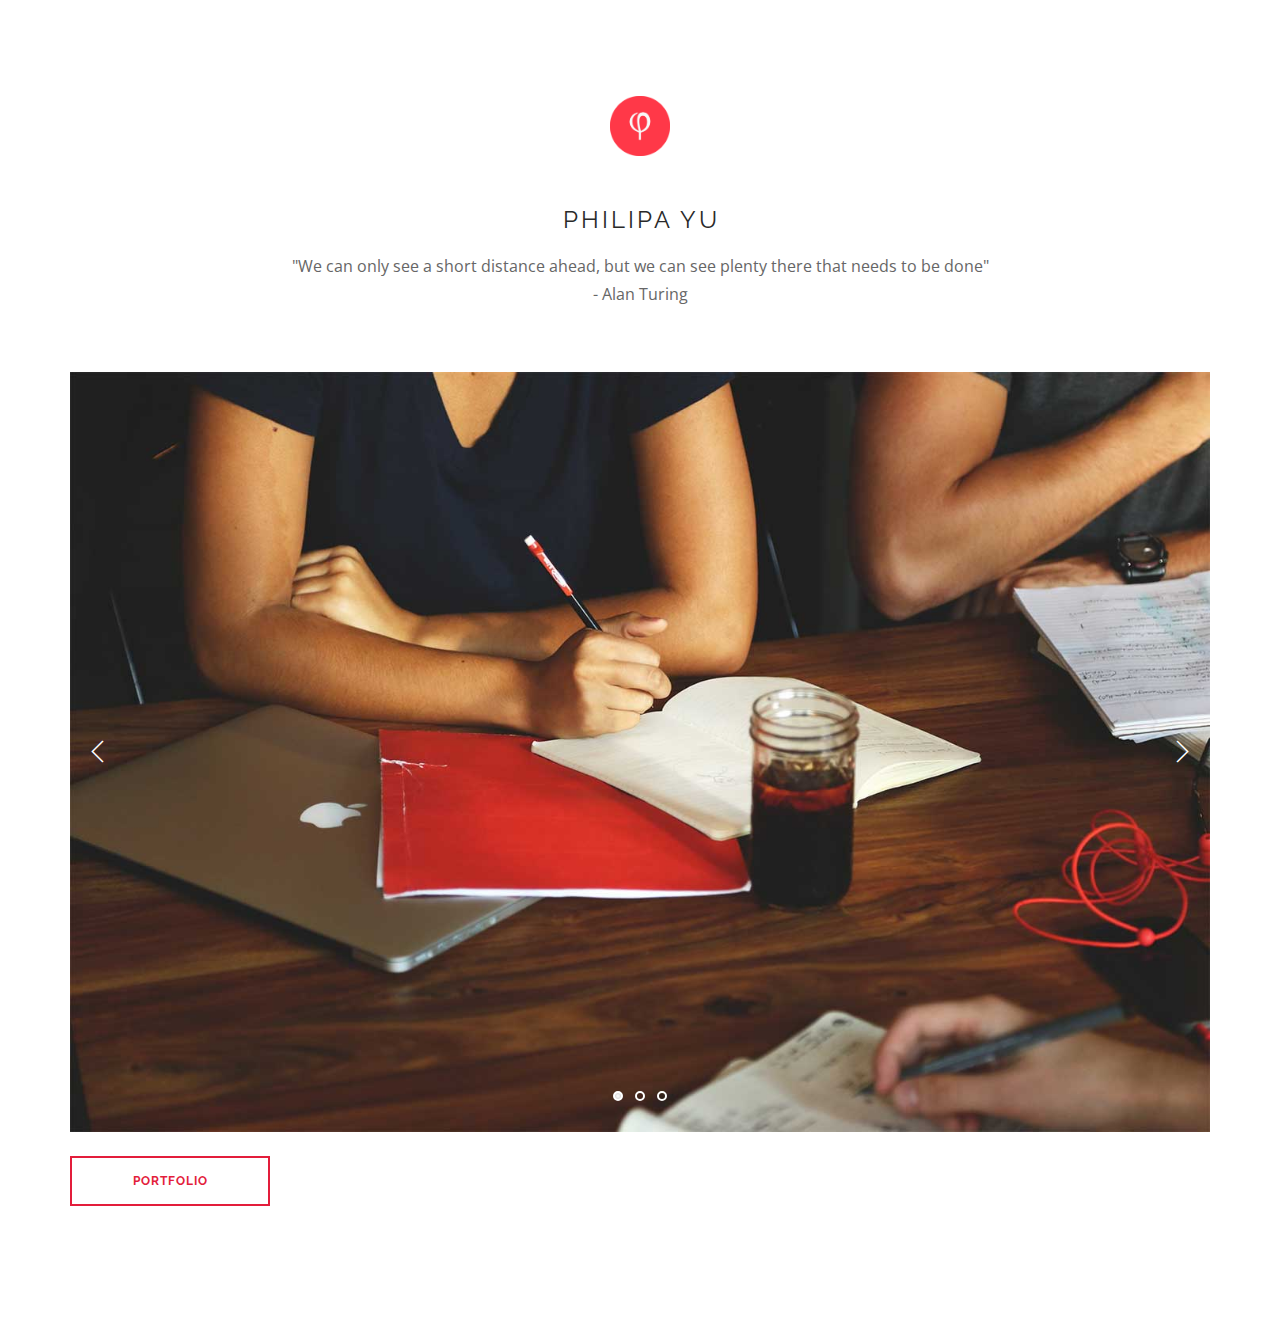
==== index.html @ 1250e20b "link to portfolio" ====
<!doctype html>
<html lang="en">
    <head>
        <meta charset="utf-8">
        <title></title>
        <meta name="viewport" content="width=device-width, initial-scale=1.0">
        <link href="css/themify-icons.css" rel="stylesheet" type="text/css" media="all" />
        <link href="css/bootstrap.css" rel="stylesheet" type="text/css" media="all" />
        <link href="css/flexslider.css" rel="stylesheet" type="text/css" media="all" />
        <link href="css/theme-red.css" rel="stylesheet" type="text/css" media="all" />
        <link href="css/custom.css" rel="stylesheet" type="text/css" media="all" />
        <link href='http://fonts.googleapis.com/css?family=Lato:300,400%7CRaleway:100,400,300,500,600,700%7COpen+Sans:400,500,600' rel='stylesheet' type='text/css'>
    </head>
    <body>
				
		<div class="nav-container">
		</div>
		
		<div class="main-container">
		<section class="gallery-1-1487619863268">
		        <div class="container">
		            <div class="row">
		                <div class="col-sm-12 text-center">
                            <img src="img/logo.png" style="width:60px;">
                            <br><br><br>
		                    <h4 class="uppercase mb16">PHILIPA YU</h4>
                            <p class="lead mb64">
		                        "We can only see a short distance ahead, but we can see plenty there that needs to be done" <br />
                                - Alan Turing
		                    </p>
		                </div>
		            </div>
		            
		            <div class="row">
		                <div class="col-sm-12">
		                    <div class="image-slider slider-all-controls controls-inside">
		                        <ul class="slides">
		                            <li>
		                                <img alt="Image" src="img/cover14.jpg">
		                            </li>
		                            <li>
		                                <img alt="Image" src="img/cover15.jpg">
		                            </li>
		                            <li>
		                                <img alt="Image" src="img/cover16.jpg">
		                            </li>
		                        </ul>
		                    </div>
		                    
		                </div>
		            </div>
		             <a class="btn btn-lg" style="margin-left:auto; margin-right:auto;" href="Portfolio.html">Portfolio</a>
		        </div>
		        
		    </section></div>
		
				
	<script src="js/jquery.min.js"></script>
        <script src="js/bootstrap.min.js"></script>
        <script src="js/flexslider.min.js"></script>
        <script src="js/parallax.js"></script>
        <script src="js/scripts.js"></script>
    </body>
</html>
---- css/themify-icons.css ----
@font-face {
	font-family: 'themify';
	src:url('../fonts/themify.eot?');
	src:url('../fonts/themify.eot?#iefix-fvbane') format('embedded-opentype'),
		url('../fonts/themify.woff') format('woff'),
		url('../fonts/themify.ttf') format('truetype'),
		url('../fonts/themify.svg') format('svg');
	font-weight: normal;
	font-style: normal;
}

[class^="ti-"], [class*=" ti-"] {
	font-family: 'themify';
	speak: none;
	font-style: normal;
	font-weight: normal;
	font-variant: normal;
	text-transform: none;
	line-height: 1;

	/* Better Font Rendering =========== */
	-webkit-font-smoothing: antialiased;
	-moz-osx-font-smoothing: grayscale;
}

.ti-wand:before {
	content: "\e600";
}
.ti-volume:before {
	content: "\e601";
}
.ti-user:before {
	content: "\e602";
}
.ti-unlock:before {
	content: "\e603";
}
.ti-unlink:before {
	content: "\e604";
}
.ti-trash:before {
	content: "\e605";
}
.ti-thought:before {
	content: "\e606";
}
.ti-target:before {
	content: "\e607";
}
.ti-tag:before {
	content: "\e608";
}
.ti-tablet:before {
	content: "\e609";
}
.ti-star:before {
	content: "\e60a";
}
.ti-spray:before {
	content: "\e60b";
}
.ti-signal:before {
	content: "\e60c";
}
.ti-shopping-cart:before {
	content: "\e60d";
}
.ti-shopping-cart-full:before {
	content: "\e60e";
}
.ti-settings:before {
	content: "\e60f";
}
.ti-search:before {
	content: "\e610";
}
.ti-zoom-in:before {
	content: "\e611";
}
.ti-zoom-out:before {
	content: "\e612";
}
.ti-cut:before {
	content: "\e613";
}
.ti-ruler:before {
	content: "\e614";
}
.ti-ruler-pencil:before {
	content: "\e615";
}
.ti-ruler-alt:before {
	content: "\e616";
}
.ti-bookmark:before {
	content: "\e617";
}
.ti-bookmark-alt:before {
	content: "\e618";
}
.ti-reload:before {
	content: "\e619";
}
.ti-plus:before {
	content: "\e61a";
}
.ti-pin:before {
	content: "\e61b";
}
.ti-pencil:before {
	content: "\e61c";
}
.ti-pencil-alt:before {
	content: "\e61d";
}
.ti-paint-roller:before {
	content: "\e61e";
}
.ti-paint-bucket:before {
	content: "\e61f";
}
.ti-na:before {
	content: "\e620";
}
.ti-mobile:before {
	content: "\e621";
}
.ti-minus:before {
	content: "\e622";
}
.ti-medall:before {
	content: "\e623";
}
.ti-medall-alt:before {
	content: "\e624";
}
.ti-marker:before {
	content: "\e625";
}
.ti-marker-alt:before {
	content: "\e626";
}
.ti-arrow-up:before {
	content: "\e627";
}
.ti-arrow-right:before {
	content: "\e628";
}
.ti-arrow-left:before {
	content: "\e629";
}
.ti-arrow-down:before {
	content: "\e62a";
}
.ti-lock:before {
	content: "\e62b";
}
.ti-location-arrow:before {
	content: "\e62c";
}
.ti-link:before {
	content: "\e62d";
}
.ti-layout:before {
	content: "\e62e";
}
.ti-layers:before {
	content: "\e62f";
}
.ti-layers-alt:before {
	content: "\e630";
}
.ti-key:before {
	content: "\e631";
}
.ti-import:before {
	content: "\e632";
}
.ti-image:before {
	content: "\e633";
}
.ti-heart:before {
	content: "\e634";
}
.ti-heart-broken:before {
	content: "\e635";
}
.ti-hand-stop:before {
	content: "\e636";
}
.ti-hand-open:before {
	content: "\e637";
}
.ti-hand-drag:before {
	content: "\e638";
}
.ti-folder:before {
	content: "\e639";
}
.ti-flag:before {
	content: "\e63a";
}
.ti-flag-alt:before {
	content: "\e63b";
}
.ti-flag-alt-2:before {
	content: "\e63c";
}
.ti-eye:before {
	content: "\e63d";
}
.ti-export:before {
	content: "\e63e";
}
.ti-exchange-vertical:before {
	content: "\e63f";
}
.ti-desktop:before {
	content: "\e640";
}
.ti-cup:before {
	content: "\e641";
}
.ti-crown:before {
	content: "\e642";
}
.ti-comments:before {
	content: "\e643";
}
.ti-comment:before {
	content: "\e644";
}
.ti-comment-alt:before {
	content: "\e645";
}
.ti-close:before {
	content: "\e646";
}
.ti-clip:before {
	content: "\e647";
}
.ti-angle-up:before {
	content: "\e648";
}
.ti-angle-right:before {
	content: "\e649";
}
.ti-angle-left:before {
	content: "\e64a";
}
.ti-angle-down:before {
	content: "\e64b";
}
.ti-check:before {
	content: "\e64c";
}
.ti-check-box:before {
	content: "\e64d";
}
.ti-camera:before {
	content: "\e64e";
}
.ti-announcement:before {
	content: "\e64f";
}
.ti-brush:before {
	content: "\e650";
}
.ti-briefcase:before {
	content: "\e651";
}
.ti-bolt:before {
	content: "\e652";
}
.ti-bolt-alt:before {
	content: "\e653";
}
.ti-blackboard:before {
	content: "\e654";
}
.ti-bag:before {
	content: "\e655";
}
.ti-move:before {
	content: "\e656";
}
.ti-arrows-vertical:before {
	content: "\e657";
}
.ti-arrows-horizontal:before {
	content: "\e658";
}
.ti-fullscreen:before {
	content: "\e659";
}
.ti-arrow-top-right:before {
	content: "\e65a";
}
.ti-arrow-top-left:before {
	content: "\e65b";
}
.ti-arrow-circle-up:before {
	content: "\e65c";
}
.ti-arrow-circle-right:before {
	content: "\e65d";
}
.ti-arrow-circle-left:before {
	content: "\e65e";
}
.ti-arrow-circle-down:before {
	content: "\e65f";
}
.ti-angle-double-up:before {
	content: "\e660";
}
.ti-angle-double-right:before {
	content: "\e661";
}
.ti-angle-double-left:before {
	content: "\e662";
}
.ti-angle-double-down:before {
	content: "\e663";
}
.ti-zip:before {
	content: "\e664";
}
.ti-world:before {
	content: "\e665";
}
.ti-wheelchair:before {
	content: "\e666";
}
.ti-view-list:before {
	content: "\e667";
}
.ti-view-list-alt:before {
	content: "\e668";
}
.ti-view-grid:before {
	content: "\e669";
}
.ti-uppercase:before {
	content: "\e66a";
}
.ti-upload:before {
	content: "\e66b";
}
.ti-underline:before {
	content: "\e66c";
}
.ti-truck:before {
	content: "\e66d";
}
.ti-timer:before {
	content: "\e66e";
}
.ti-ticket:before {
	content: "\e66f";
}
.ti-thumb-up:before {
	content: "\e670";
}
.ti-thumb-down:before {
	content: "\e671";
}
.ti-text:before {
	content: "\e672";
}
.ti-stats-up:before {
	content: "\e673";
}
.ti-stats-down:before {
	content: "\e674";
}
.ti-split-v:before {
	content: "\e675";
}
.ti-split-h:before {
	content: "\e676";
}
.ti-smallcap:before {
	content: "\e677";
}
.ti-shine:before {
	content: "\e678";
}
.ti-shift-right:before {
	content: "\e679";
}
.ti-shift-left:before {
	content: "\e67a";
}
.ti-shield:before {
	content: "\e67b";
}
.ti-notepad:before {
	content: "\e67c";
}
.ti-server:before {
	content: "\e67d";
}
.ti-quote-right:before {
	content: "\e67e";
}
.ti-quote-left:before {
	content: "\e67f";
}
.ti-pulse:before {
	content: "\e680";
}
.ti-printer:before {
	content: "\e681";
}
.ti-power-off:before {
	content: "\e682";
}
.ti-plug:before {
	content: "\e683";
}
.ti-pie-chart:before {
	content: "\e684";
}
.ti-paragraph:before {
	content: "\e685";
}
.ti-panel:before {
	content: "\e686";
}
.ti-package:before {
	content: "\e687";
}
.ti-music:before {
	content: "\e688";
}
.ti-music-alt:before {
	content: "\e689";
}
.ti-mouse:before {
	content: "\e68a";
}
.ti-mouse-alt:before {
	content: "\e68b";
}
.ti-money:before {
	content: "\e68c";
}
.ti-microphone:before {
	content: "\e68d";
}
.ti-menu:before {
	content: "\e68e";
}
.ti-menu-alt:before {
	content: "\e68f";
}
.ti-map:before {
	content: "\e690";
}
.ti-map-alt:before {
	content: "\e691";
}
.ti-loop:before {
	content: "\e692";
}
.ti-location-pin:before {
	content: "\e693";
}
.ti-list:before {
	content: "\e694";
}
.ti-light-bulb:before {
	content: "\e695";
}
.ti-Italic:before {
	content: "\e696";
}
.ti-info:before {
	content: "\e697";
}
.ti-infinite:before {
	content: "\e698";
}
.ti-id-badge:before {
	content: "\e699";
}
.ti-hummer:before {
	content: "\e69a";
}
.ti-home:before {
	content: "\e69b";
}
.ti-help:before {
	content: "\e69c";
}
.ti-headphone:before {
	content: "\e69d";
}
.ti-harddrives:before {
	content: "\e69e";
}
.ti-harddrive:before {
	content: "\e69f";
}
.ti-gift:before {
	content: "\e6a0";
}
.ti-game:before {
	content: "\e6a1";
}
.ti-filter:before {
	content: "\e6a2";
}
.ti-files:before {
	content: "\e6a3";
}
.ti-file:before {
	content: "\e6a4";
}
.ti-eraser:before {
	content: "\e6a5";
}
.ti-envelope:before {
	content: "\e6a6";
}
.ti-download:before {
	content: "\e6a7";
}
.ti-direction:before {
	content: "\e6a8";
}
.ti-direction-alt:before {
	content: "\e6a9";
}
.ti-dashboard:before {
	content: "\e6aa";
}
.ti-control-stop:before {
	content: "\e6ab";
}
.ti-control-shuffle:before {
	content: "\e6ac";
}
.ti-control-play:before {
	content: "\e6ad";
}
.ti-control-pause:before {
	content: "\e6ae";
}
.ti-control-forward:before {
	content: "\e6af";
}
.ti-control-backward:before {
	content: "\e6b0";
}
.ti-cloud:before {
	content: "\e6b1";
}
.ti-cloud-up:before {
	content: "\e6b2";
}
.ti-cloud-down:before {
	content: "\e6b3";
}
.ti-clipboard:before {
	content: "\e6b4";
}
.ti-car:before {
	content: "\e6b5";
}
.ti-calendar:before {
	content: "\e6b6";
}
.ti-book:before {
	content: "\e6b7";
}
.ti-bell:before {
	content: "\e6b8";
}
.ti-basketball:before {
	content: "\e6b9";
}
.ti-bar-chart:before {
	content: "\e6ba";
}
.ti-bar-chart-alt:before {
	content: "\e6bb";
}
.ti-back-right:before {
	content: "\e6bc";
}
.ti-back-left:before {
	content: "\e6bd";
}
.ti-arrows-corner:before {
	content: "\e6be";
}
.ti-archive:before {
	content: "\e6bf";
}
.ti-anchor:before {
	content: "\e6c0";
}
.ti-align-right:before {
	content: "\e6c1";
}
.ti-align-left:before {
	content: "\e6c2";
}
.ti-align-justify:before {
	content: "\e6c3";
}
.ti-align-center:before {
	content: "\e6c4";
}
.ti-alert:before {
	content: "\e6c5";
}
.ti-alarm-clock:before {
	content: "\e6c6";
}
.ti-agenda:before {
	content: "\e6c7";
}
.ti-write:before {
	content: "\e6c8";
}
.ti-window:before {
	content: "\e6c9";
}
.ti-widgetized:before {
	content: "\e6ca";
}
.ti-widget:before {
	content: "\e6cb";
}
.ti-widget-alt:before {
	content: "\e6cc";
}
.ti-wallet:before {
	content: "\e6cd";
}
.ti-video-clapper:before {
	content: "\e6ce";
}
.ti-video-camera:before {
	content: "\e6cf";
}
.ti-vector:before {
	content: "\e6d0";
}
.ti-themify-logo:before {
	content: "\e6d1";
}
.ti-themify-favicon:before {
	content: "\e6d2";
}
.ti-themify-favicon-alt:before {
	content: "\e6d3";
}
.ti-support:before {
	content: "\e6d4";
}
.ti-stamp:before {
	content: "\e6d5";
}
.ti-split-v-alt:before {
	content: "\e6d6";
}
.ti-slice:before {
	content: "\e6d7";
}
.ti-shortcode:before {
	content: "\e6d8";
}
.ti-shift-right-alt:before {
	content: "\e6d9";
}
.ti-shift-left-alt:before {
	content: "\e6da";
}
.ti-ruler-alt-2:before {
	content: "\e6db";
}
.ti-receipt:before {
	content: "\e6dc";
}
.ti-pin2:before {
	content: "\e6dd";
}
.ti-pin-alt:before {
	content: "\e6de";
}
.ti-pencil-alt2:before {
	content: "\e6df";
}
.ti-palette:before {
	content: "\e6e0";
}
.ti-more:before {
	content: "\e6e1";
}
.ti-more-alt:before {
	content: "\e6e2";
}
.ti-microphone-alt:before {
	content: "\e6e3";
}
.ti-magnet:before {
	content: "\e6e4";
}
.ti-line-double:before {
	content: "\e6e5";
}
.ti-line-dotted:before {
	content: "\e6e6";
}
.ti-line-dashed:before {
	content: "\e6e7";
}
.ti-layout-width-full:before {
	content: "\e6e8";
}
.ti-layout-width-default:before {
	content: "\e6e9";
}
.ti-layout-width-default-alt:before {
	content: "\e6ea";
}
.ti-layout-tab:before {
	content: "\e6eb";
}
.ti-layout-tab-window:before {
	content: "\e6ec";
}
.ti-layout-tab-v:before {
	content: "\e6ed";
}
.ti-layout-tab-min:before {
	content: "\e6ee";
}
.ti-layout-slider:before {
	content: "\e6ef";
}
.ti-layout-slider-alt:before {
	content: "\e6f0";
}
.ti-layout-sidebar-right:before {
	content: "\e6f1";
}
.ti-layout-sidebar-none:before {
	content: "\e6f2";
}
.ti-layout-sidebar-left:before {
	content: "\e6f3";
}
.ti-layout-placeholder:before {
	content: "\e6f4";
}
.ti-layout-menu:before {
	content: "\e6f5";
}
.ti-layout-menu-v:before {
	content: "\e6f6";
}
.ti-layout-menu-separated:before {
	content: "\e6f7";
}
.ti-layout-menu-full:before {
	content: "\e6f8";
}
.ti-layout-media-right-alt:before {
	content: "\e6f9";
}
.ti-layout-media-right:before {
	content: "\e6fa";
}
.ti-layout-media-overlay:before {
	content: "\e6fb";
}
.ti-layout-media-overlay-alt:before {
	content: "\e6fc";
}
.ti-layout-media-overlay-alt-2:before {
	content: "\e6fd";
}
.ti-layout-media-left-alt:before {
	content: "\e6fe";
}
.ti-layout-media-left:before {
	content: "\e6ff";
}
.ti-layout-media-center-alt:before {
	content: "\e700";
}
.ti-layout-media-center:before {
	content: "\e701";
}
.ti-layout-list-thumb:before {
	content: "\e702";
}
.ti-layout-list-thumb-alt:before {
	content: "\e703";
}
.ti-layout-list-post:before {
	content: "\e704";
}
.ti-layout-list-large-image:before {
	content: "\e705";
}
.ti-layout-line-solid:before {
	content: "\e706";
}
.ti-layout-grid4:before {
	content: "\e707";
}
.ti-layout-grid3:before {
	content: "\e708";
}
.ti-layout-grid2:before {
	content: "\e709";
}
.ti-layout-grid2-thumb:before {
	content: "\e70a";
}
.ti-layout-cta-right:before {
	content: "\e70b";
}
.ti-layout-cta-left:before {
	content: "\e70c";
}
.ti-layout-cta-center:before {
	content: "\e70d";
}
.ti-layout-cta-btn-right:before {
	content: "\e70e";
}
.ti-layout-cta-btn-left:before {
	content: "\e70f";
}
.ti-layout-column4:before {
	content: "\e710";
}
.ti-layout-column3:before {
	content: "\e711";
}
.ti-layout-column2:before {
	content: "\e712";
}
.ti-layout-accordion-separated:before {
	content: "\e713";
}
.ti-layout-accordion-merged:before {
	content: "\e714";
}
.ti-layout-accordion-list:before {
	content: "\e715";
}
.ti-ink-pen:before {
	content: "\e716";
}
.ti-info-alt:before {
	content: "\e717";
}
.ti-help-alt:before {
	content: "\e718";
}
.ti-headphone-alt:before {
	content: "\e719";
}
.ti-hand-point-up:before {
	content: "\e71a";
}
.ti-hand-point-right:before {
	content: "\e71b";
}
.ti-hand-point-left:before {
	content: "\e71c";
}
.ti-hand-point-down:before {
	content: "\e71d";
}
.ti-gallery:before {
	content: "\e71e";
}
.ti-face-smile:before {
	content: "\e71f";
}
.ti-face-sad:before {
	content: "\e720";
}
.ti-credit-card:before {
	content: "\e721";
}
.ti-control-skip-forward:before {
	content: "\e722";
}
.ti-control-skip-backward:before {
	content: "\e723";
}
.ti-control-record:before {
	content: "\e724";
}
.ti-control-eject:before {
	content: "\e725";
}
.ti-comments-smiley:before {
	content: "\e726";
}
.ti-brush-alt:before {
	content: "\e727";
}
.ti-youtube:before {
	content: "\e728";
}
.ti-vimeo:before {
	content: "\e729";
}
.ti-twitter:before {
	content: "\e72a";
}
.ti-time:before {
	content: "\e72b";
}
.ti-tumblr:before {
	content: "\e72c";
}
.ti-skype:before {
	content: "\e72d";
}
.ti-share:before {
	content: "\e72e";
}
.ti-share-alt:before {
	content: "\e72f";
}
.ti-rocket:before {
	content: "\e730";
}
.ti-pinterest:before {
	content: "\e731";
}
.ti-new-window:before {
	content: "\e732";
}
.ti-microsoft:before {
	content: "\e733";
}
.ti-list-ol:before {
	content: "\e734";
}
.ti-linkedin:before {
	content: "\e735";
}
.ti-layout-sidebar-2:before {
	content: "\e736";
}
.ti-layout-grid4-alt:before {
	content: "\e737";
}
.ti-layout-grid3-alt:before {
	content: "\e738";
}
.ti-layout-grid2-alt:before {
	content: "\e739";
}
.ti-layout-column4-alt:before {
	content: "\e73a";
}
.ti-layout-column3-alt:before {
	content: "\e73b";
}
.ti-layout-column2-alt:before {
	content: "\e73c";
}
.ti-instagram:before {
	content: "\e73d";
}
.ti-google:before {
	content: "\e73e";
}
.ti-github:before {
	content: "\e73f";
}
.ti-flickr:before {
	content: "\e740";
}
.ti-facebook:before {
	content: "\e741";
}
.ti-dropbox:before {
	content: "\e742";
}
.ti-dribbble:before {
	content: "\e743";
}
.ti-apple:before {
	content: "\e744";
}
.ti-android:before {
	content: "\e745";
}
.ti-save:before {
	content: "\e746";
}
.ti-save-alt:before {
	content: "\e747";
}
.ti-yahoo:before {
	content: "\e748";
}
.ti-wordpress:before {
	content: "\e749";
}
.ti-vimeo-alt:before {
	content: "\e74a";
}
.ti-twitter-alt:before {
	content: "\e74b";
}
.ti-tumblr-alt:before {
	content: "\e74c";
}
.ti-trello:before {
	content: "\e74d";
}
.ti-stack-overflow:before {
	content: "\e74e";
}
.ti-soundcloud:before {
	content: "\e74f";
}
.ti-sharethis:before {
	content: "\e750";
}
.ti-sharethis-alt:before {
	content: "\e751";
}
.ti-reddit:before {
	content: "\e752";
}
.ti-pinterest-alt:before {
	content: "\e753";
}
.ti-microsoft-alt:before {
	content: "\e754";
}
.ti-linux:before {
	content: "\e755";
}
.ti-jsfiddle:before {
	content: "\e756";
}
.ti-joomla:before {
	content: "\e757";
}
.ti-html5:before {
	content: "\e758";
}
.ti-flickr-alt:before {
	content: "\e759";
}
.ti-email:before {
	content: "\e75a";
}
.ti-drupal:before {
	content: "\e75b";
}
.ti-dropbox-alt:before {
	content: "\e75c";
}
.ti-css3:before {
	content: "\e75d";
}
.ti-rss:before {
	content: "\e75e";
}
.ti-rss-alt:before {
	content: "\e75f";
}
---- css/custom.css ----
/****** CUSTOM STYLES  ******/
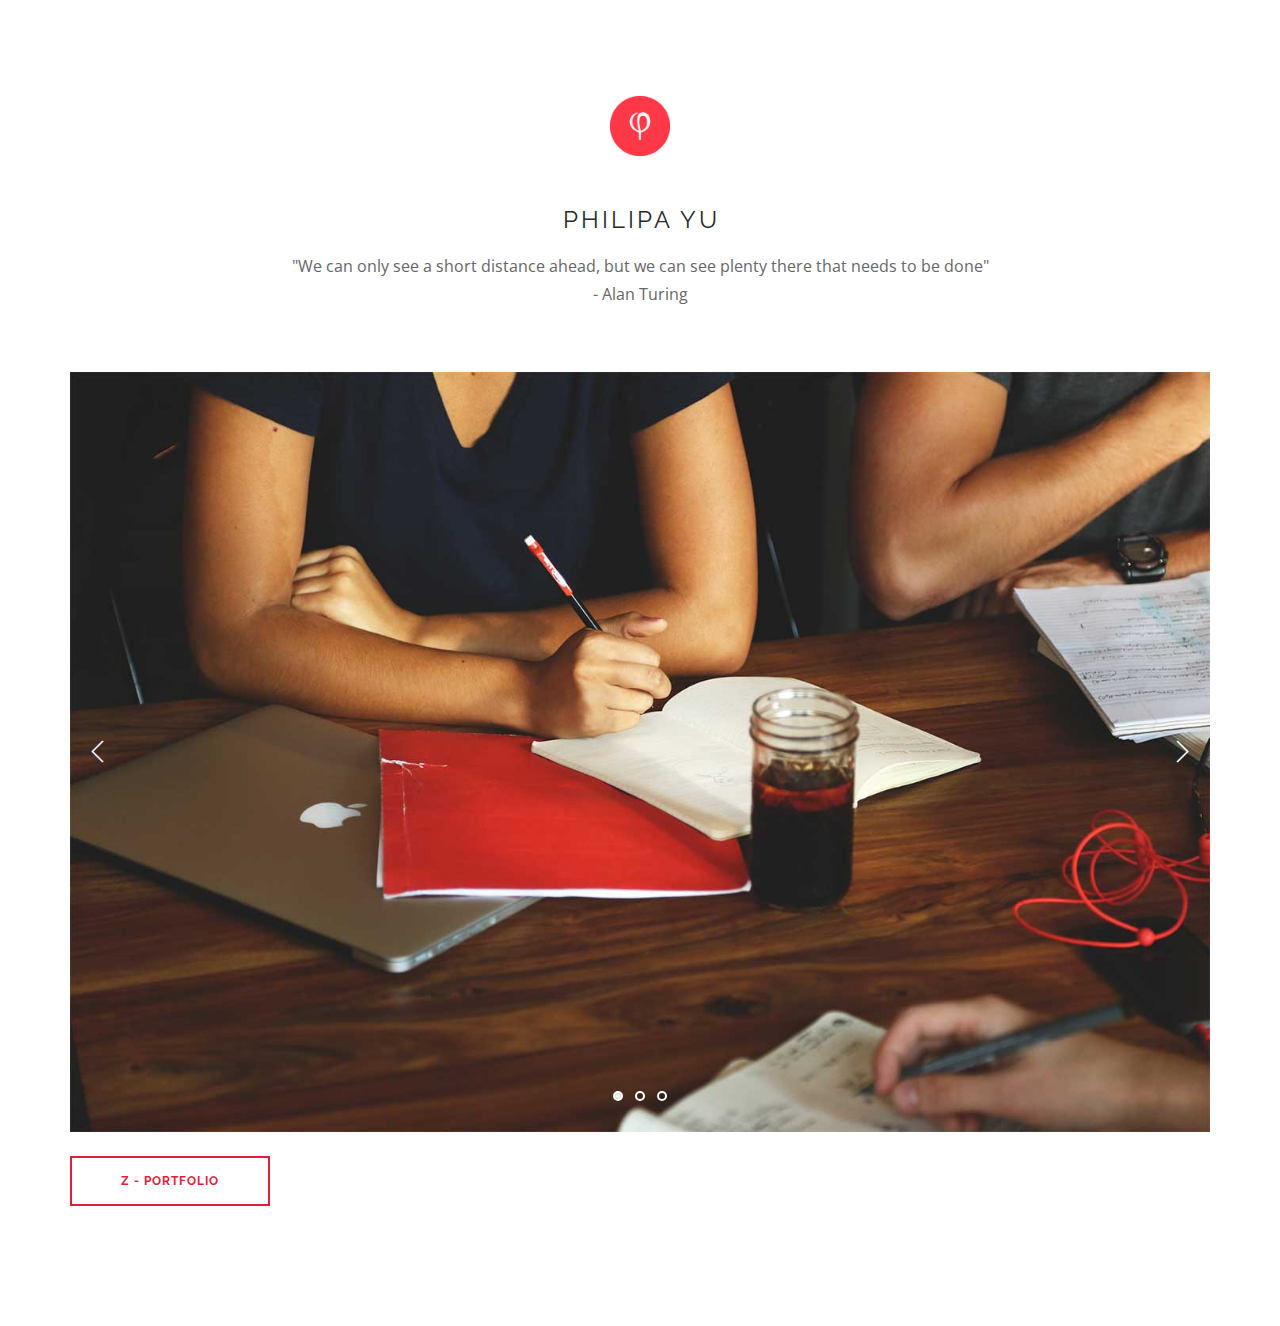
==== commit 2a76a0e0: "Zach was here" ====
--- a/index.html
+++ b/index.html
@@ -49,7 +49,7 @@
 		                    
 		                </div>
 		            </div>
-		             <a class="btn btn-lg" style="margin-left:auto; margin-right:auto;" href="Portfolio.html">Portfolio</a>
+		             <a class="btn btn-lg" href="Portfolio.html"> Z - Portfolio</a>
 		        </div>
 		        
 		    </section></div>
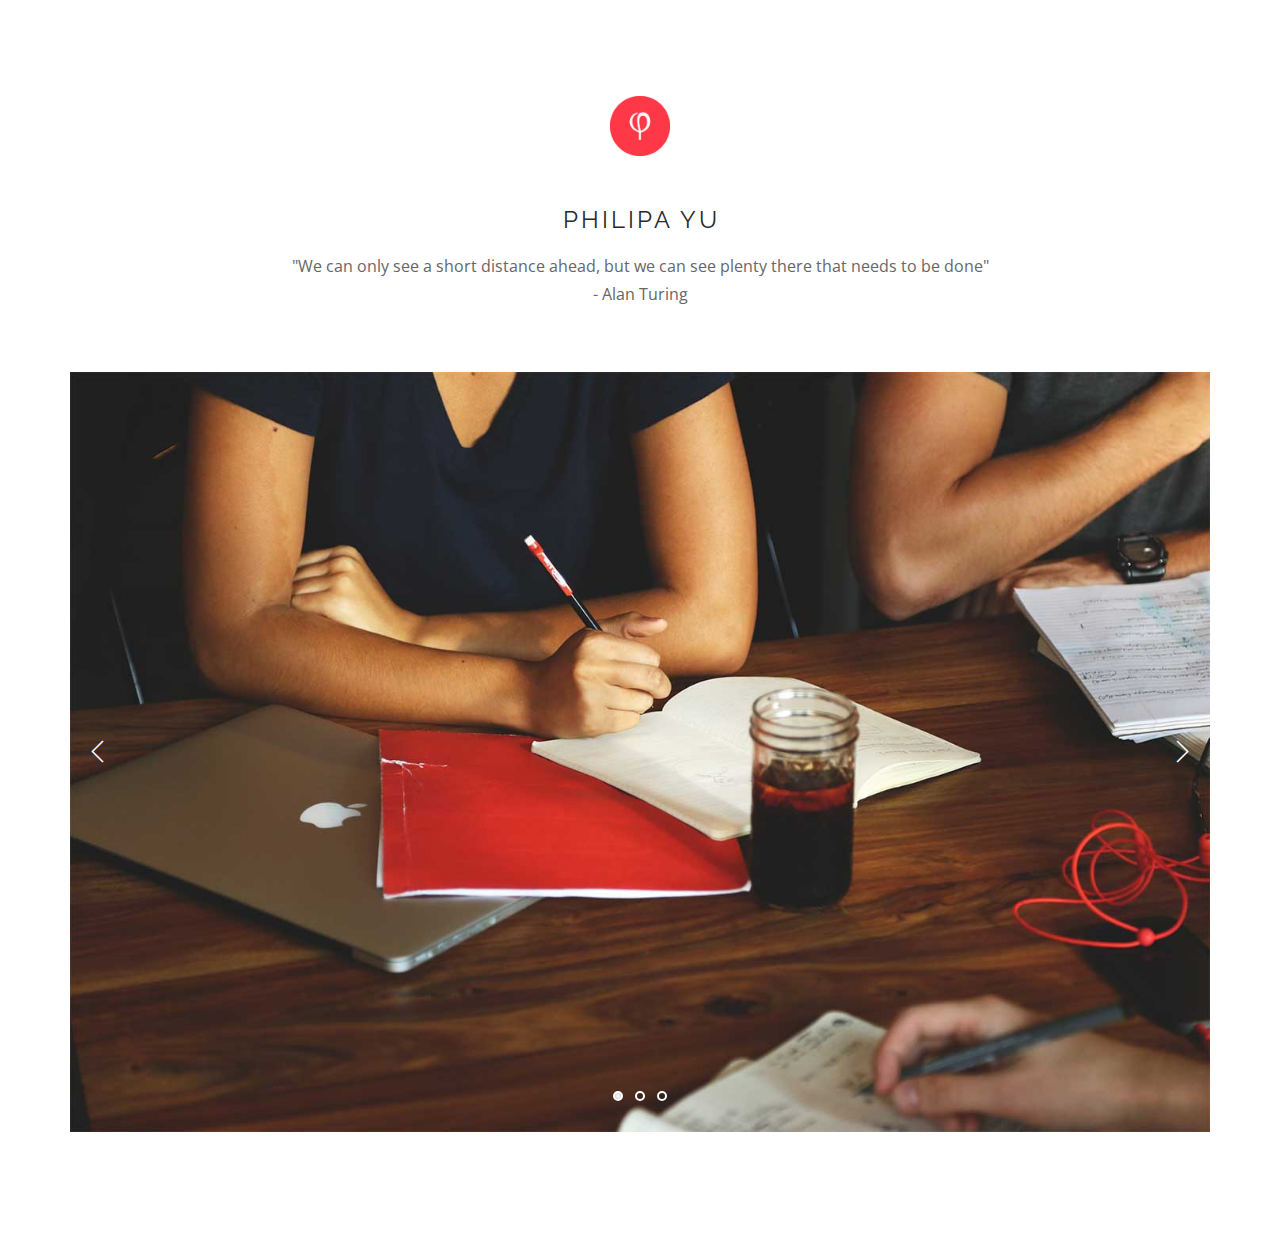
==== commit f92f42f8: "abort" ====
--- a/index.html
+++ b/index.html
@@ -49,10 +49,9 @@
 		                    
 		                </div>
 		            </div>
-		             <a class="btn btn-lg" href="Portfolio.html"> Z - Portfolio</a>
 		        </div>
-		        
-		    </section></div>
+            </section>
+        </div>
 		
 				
 	<script src="js/jquery.min.js"></script>
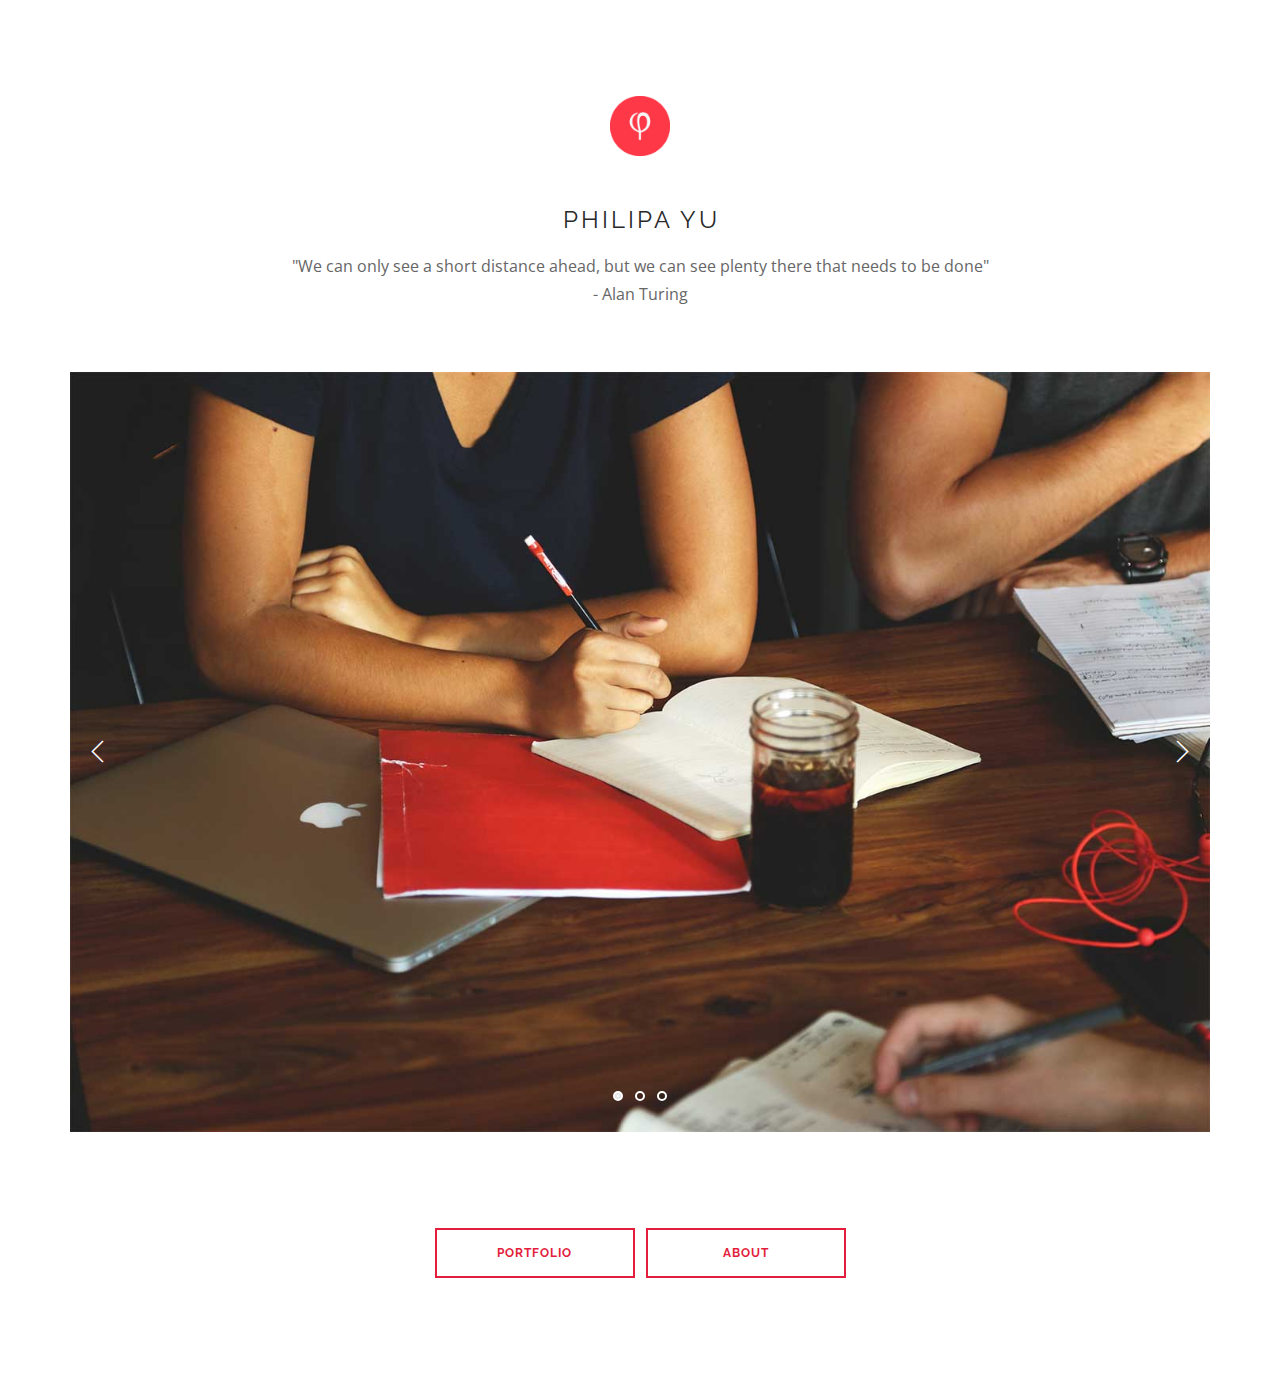
==== commit 673ffe90: "added buttons" ====
--- a/index.html
+++ b/index.html
@@ -46,10 +46,17 @@
 		                            </li>
 		                        </ul>
 		                    </div>
-		                    
 		                </div>
+                        
+		            </div>
+                    <br /><br /><br />
+		        <div class="row">
+		            <div class="col-md-8 col-md-offset-2 col-sm-10 col-sm-offset-1 text-center">
+		                <a class="btn btn-lg mb0" href="#">Portfolio</a>
+                        <a class="btn btn-lg mb0" href="#">About</a>
 		            </div>
 		        </div>
+		    </div>
             </section>
         </div>
 		
@@ -61,4 +68,4 @@
         <script src="js/scripts.js"></script>
     </body>
 </html>
-				+
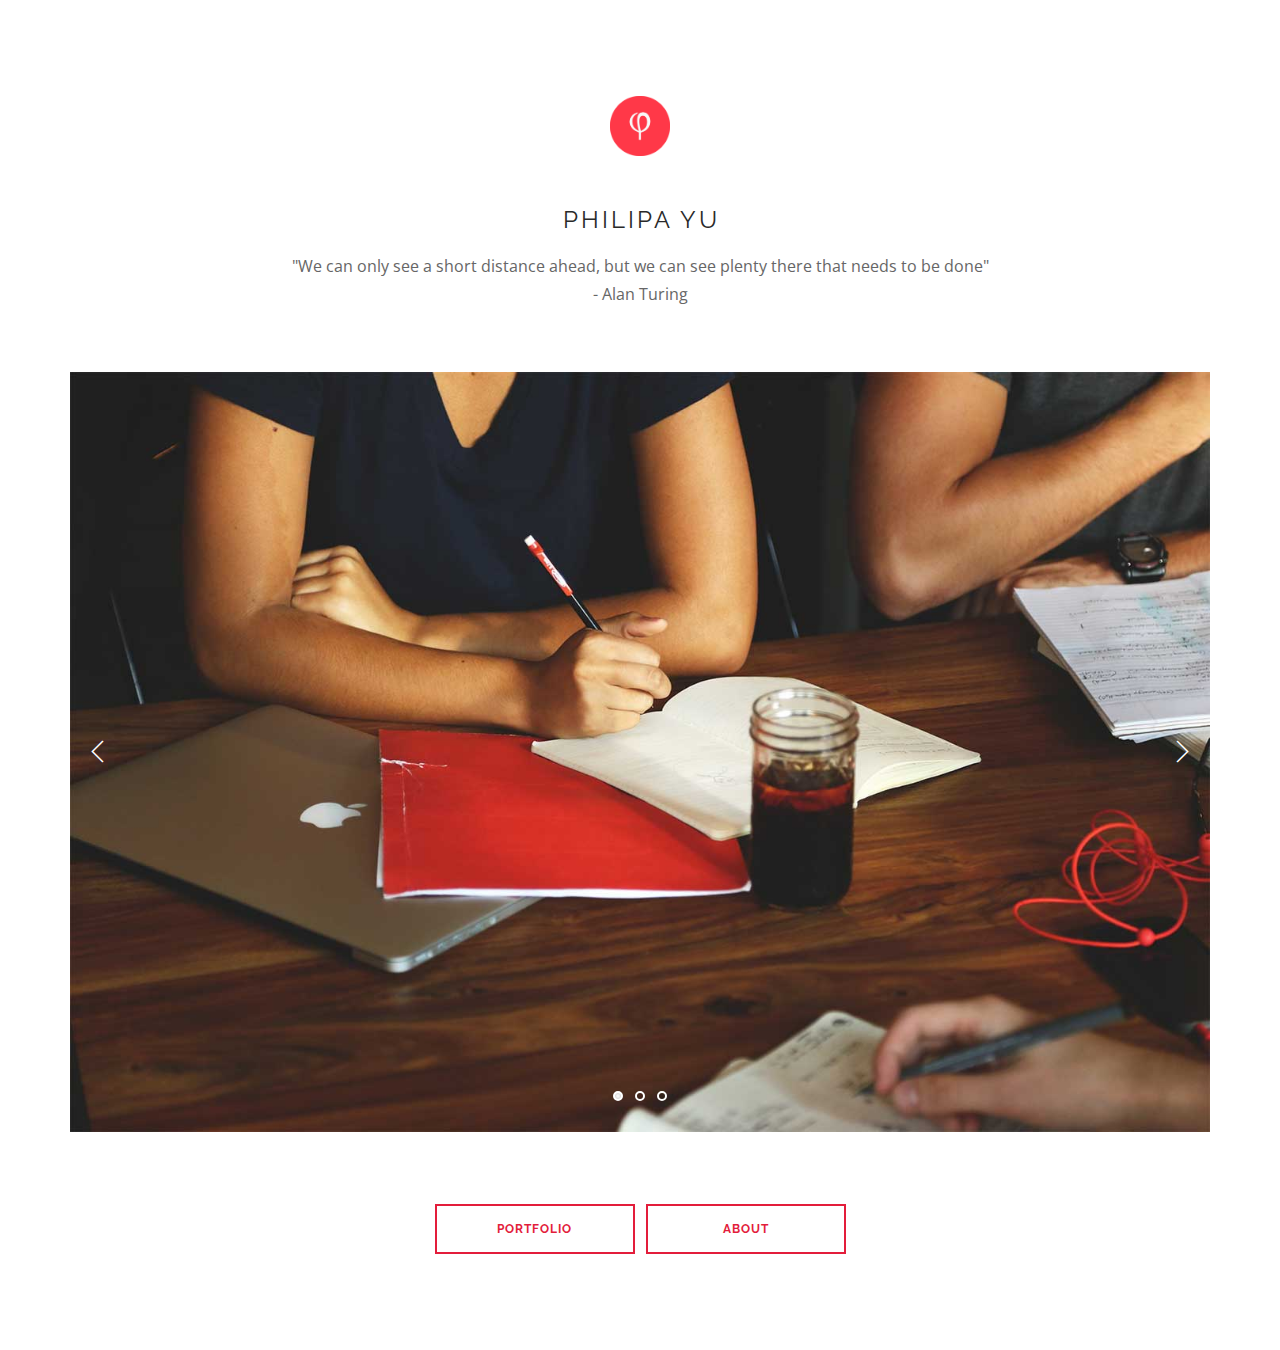
==== commit 9c5ac779: "button spacing adjust 1" ====
--- a/index.html
+++ b/index.html
@@ -49,7 +49,7 @@
 		                </div>
                         
 		            </div>
-                    <br /><br /><br />
+                    <br /><br />
 		        <div class="row">
 		            <div class="col-md-8 col-md-offset-2 col-sm-10 col-sm-offset-1 text-center">
 		                <a class="btn btn-lg mb0" href="#">Portfolio</a>
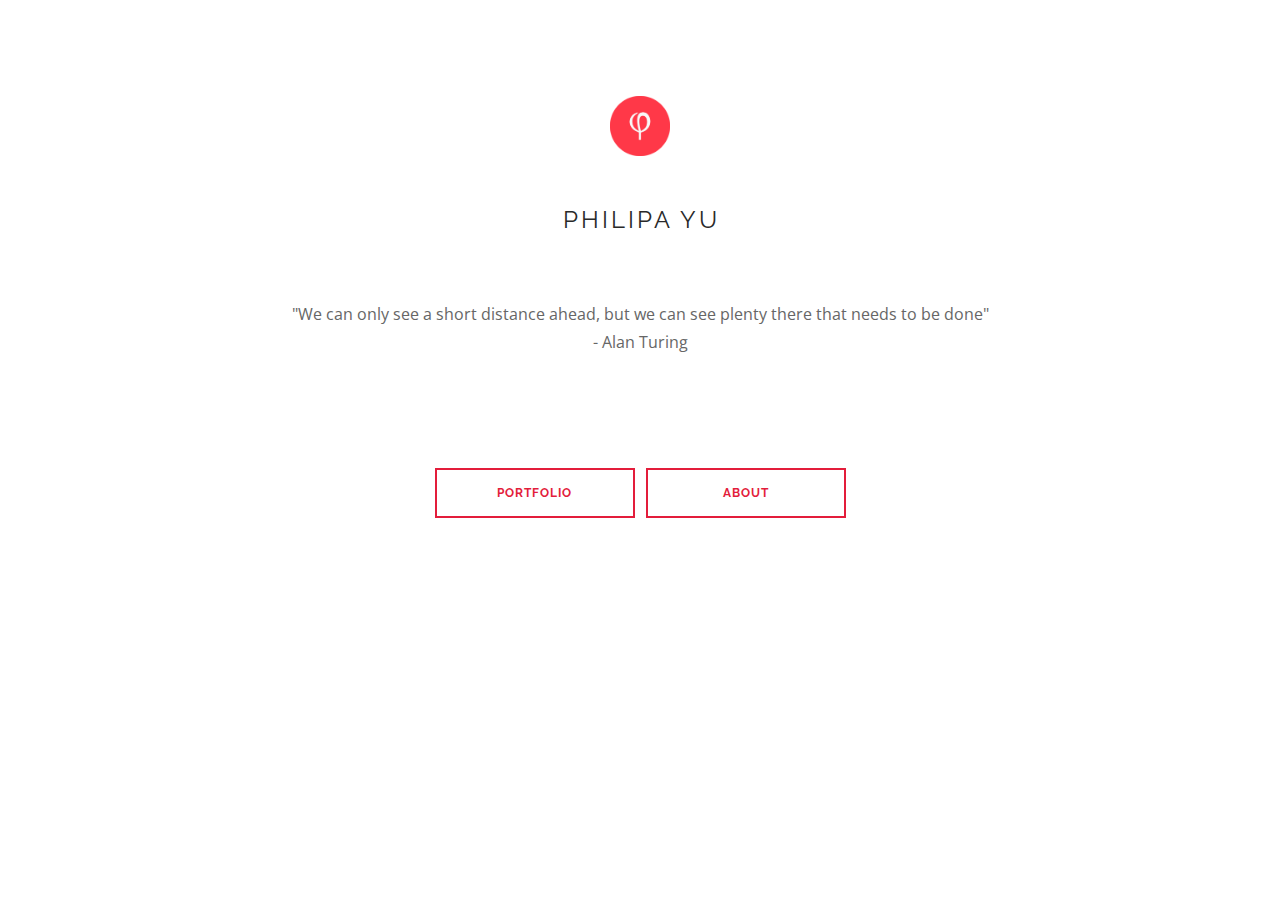
==== commit bfc206c7: "index update" ====
--- a/index.html
+++ b/index.html
@@ -24,36 +24,17 @@
                             <img src="img/logo.png" style="width:60px;">
                             <br><br><br>
 		                    <h4 class="uppercase mb16">PHILIPA YU</h4>
-                            <p class="lead mb64">
+                            <br /><br /><p class="lead mb64">
 		                        "We can only see a short distance ahead, but we can see plenty there that needs to be done" <br />
                                 - Alan Turing
 		                    </p>
 		                </div>
 		            </div>
-		            
-		            <div class="row">
-		                <div class="col-sm-12">
-		                    <div class="image-slider slider-all-controls controls-inside">
-		                        <ul class="slides">
-		                            <li>
-		                                <img alt="Image" src="img/cover14.jpg">
-		                            </li>
-		                            <li>
-		                                <img alt="Image" src="img/cover15.jpg">
-		                            </li>
-		                            <li>
-		                                <img alt="Image" src="img/cover16.jpg">
-		                            </li>
-		                        </ul>
-		                    </div>
-		                </div>
-                        
-		            </div>
                     <br /><br />
 		        <div class="row">
 		            <div class="col-md-8 col-md-offset-2 col-sm-10 col-sm-offset-1 text-center">
-		                <a class="btn btn-lg mb0" href="#">Portfolio</a>
-                        <a class="btn btn-lg mb0" href="#">About</a>
+		                <a class="btn btn-lg mb0" href="Portfolio.html">Portfolio</a>
+                        <a class="btn btn-lg mb0" href="About.html">About</a>
 		            </div>
 		        </div>
 		    </div>
@@ -69,3 +50,6 @@
     </body>
 </html>
 
+
+
+
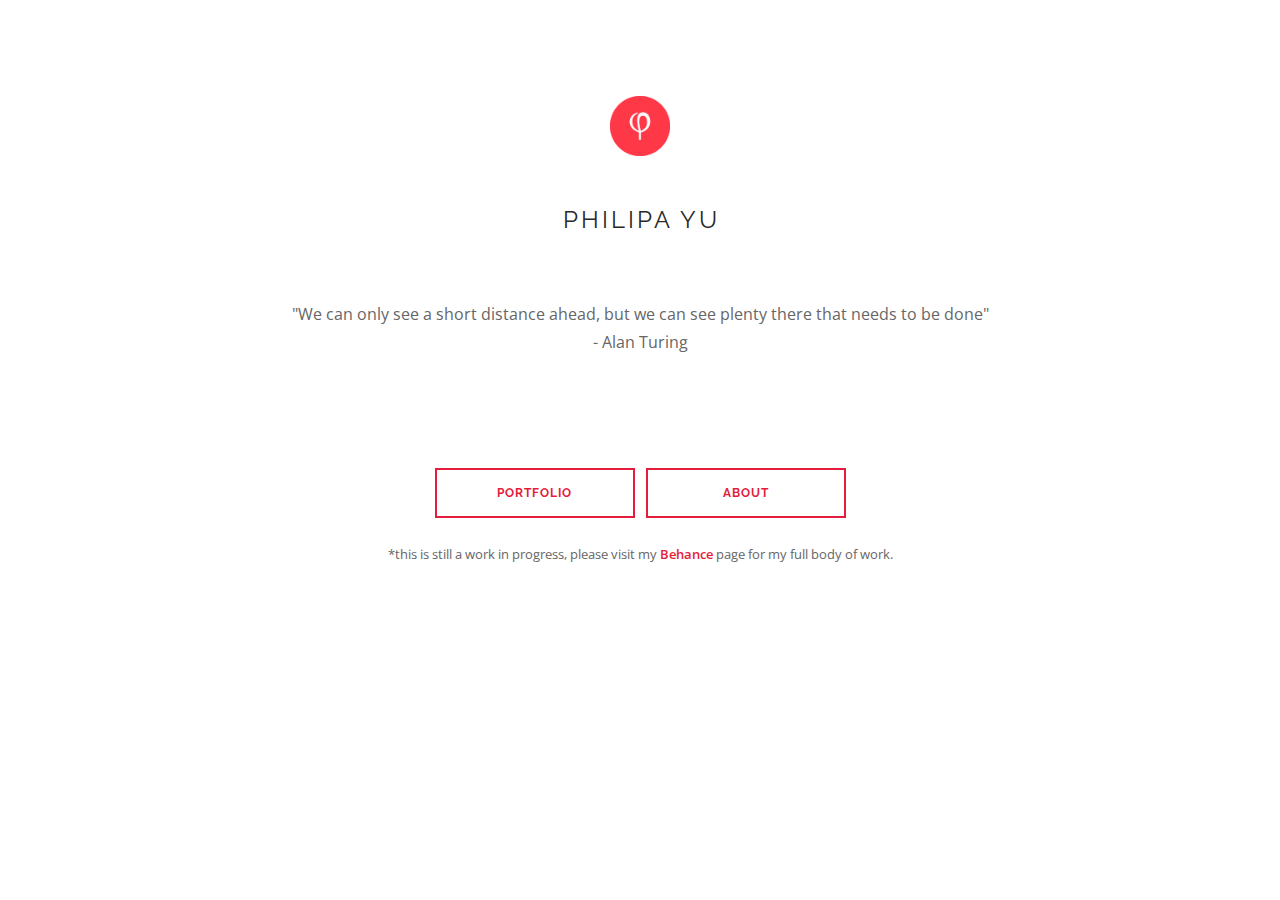
==== commit 0074162b: "index disclaimer" ====
--- a/index.html
+++ b/index.html
@@ -12,10 +12,6 @@
         <link href='http://fonts.googleapis.com/css?family=Lato:300,400%7CRaleway:100,400,300,500,600,700%7COpen+Sans:400,500,600' rel='stylesheet' type='text/css'>
     </head>
     <body>
-				
-		<div class="nav-container">
-		</div>
-		
 		<div class="main-container">
 		<section class="gallery-1-1487619863268">
 		        <div class="container">
@@ -37,6 +33,11 @@
                         <a class="btn btn-lg mb0" href="About.html">About</a>
 		            </div>
 		        </div>
+                    <div class="row mb16 mb-xs-0">
+		                    <div class="col-md-8 col-md-offset-2 col-sm-10 col-sm-offset-1 text-center">
+		                        <br  /><p>*this is still a work in progress, please visit my <a href="http://behance.net/philipazyu">Behance </a>page for my full body of work.</p>
+		                    </div>
+		                </div>
 		    </div>
             </section>
         </div>
